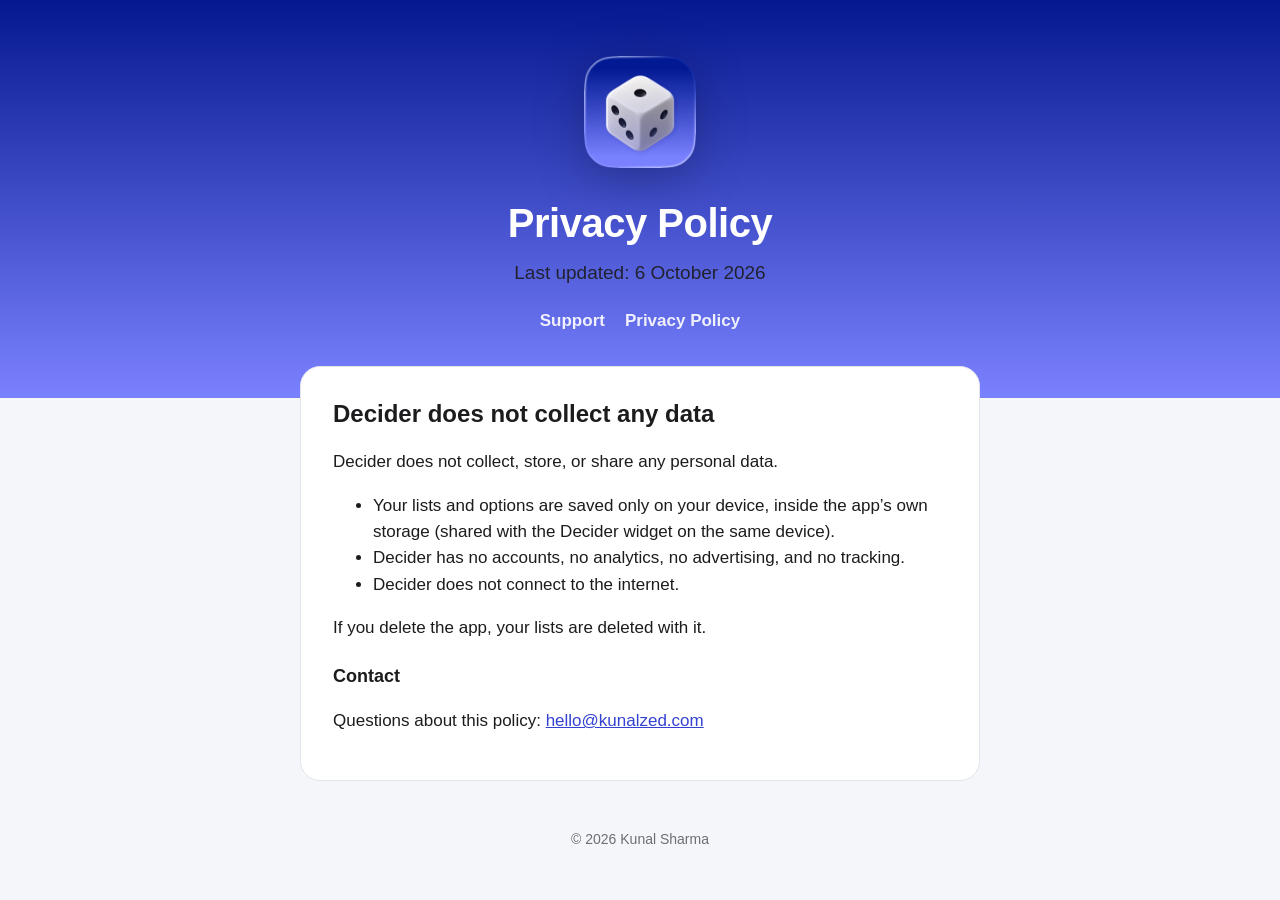
==== privacy/index.html @ ccfae6cc "Decider support site and privacy policy" ====
<!doctype html>
<html lang="en">
<head>
  <meta charset="utf-8">
  <meta name="viewport" content="width=device-width, initial-scale=1">
  <title>Decider — Privacy Policy</title>
  <link rel="icon" href="../icon.png">
  <link rel="stylesheet" href="../style.css">
</head>
<body>
  <header>
    <img src="../icon.png" alt="Decider app icon">
    <h1>Privacy Policy</h1>
    <p>Last updated: 6 October 2026</p>
    <nav><a href="../">Support</a><a href="./">Privacy Policy</a></nav>
  </header>
  <main>
    <section class="card">
      <h2>Decider does not collect any data</h2>
      <p>Decider does not collect, store, or share any personal data.</p>
      <ul>
        <li>Your lists and options are saved only on your device, inside the app’s own storage (shared with the Decider widget on the same device).</li>
        <li>Decider has no accounts, no analytics, no advertising, and no tracking.</li>
        <li>Decider does not connect to the internet.</li>
      </ul>
      <p>If you delete the app, your lists are deleted with it.</p>
      <h3>Contact</h3>
      <p>Questions about this policy: <a href="mailto:hello@kunalzed.com">hello@kunalzed.com</a></p>
    </section>
  </main>
  <footer>© 2026 Kunal Sharma</footer>
</body>
</html>
---- style.css ----
:root {
  --navy: #05188F;
  --periwinkle: #7A81FF;
  --accent: #3342D1;
  --ink: #1c1c1e;
  --muted: #6e6e73;
  --bg: #f5f6fa;
  --card: #ffffff;
  --line: #e3e5ee;
}
@media (prefers-color-scheme: dark) {
  :root { --accent: #7A81FF; --ink: #f2f2f7; --muted: #a1a1aa; --bg: #0f1020; --card: #181a2e; --line: #2a2d47; }
}
* { box-sizing: border-box; }
body {
  margin: 0;
  font: 17px/1.55 ui-rounded, -apple-system, BlinkMacSystemFont, "SF Pro Rounded", "Segoe UI", sans-serif;
  color: var(--ink);
  background: var(--bg);
}
header {
  background: linear-gradient(180deg, var(--navy), var(--periwinkle));
  color: #fff;
  text-align: center;
  padding: 56px 24px 64px;
}
header img { width: 112px; height: 112px; filter: drop-shadow(0 10px 24px rgba(0,0,0,.25)); }
header h1 { margin: 16px 0 4px; font-size: 40px; letter-spacing: -0.5px; }
header p { margin: 0; opacity: .9; font-size: 19px; }
nav { margin-top: 20px; }
nav a { color: #fff; opacity: .9; margin: 0 10px; font-weight: 600; text-decoration: none; }
nav a:hover { opacity: 1; text-decoration: underline; }
main { max-width: 720px; margin: -32px auto 48px; padding: 0 20px; }
.card { background: var(--card); border: 1px solid var(--line); border-radius: 20px; padding: 28px 32px; margin-bottom: 20px; }
h2 { margin: 0 0 12px; font-size: 24px; }
h3 { margin: 22px 0 6px; font-size: 18px; }
p, li { color: var(--ink); }
.muted { color: var(--muted); }
a { color: var(--accent); }
.button {
  display: inline-block; margin-top: 8px; padding: 12px 22px; border-radius: 999px;
  background: linear-gradient(180deg, var(--navy), var(--periwinkle)); color: #fff;
  font-weight: 700; text-decoration: none;
}
footer { text-align: center; color: var(--muted); font-size: 14px; padding-bottom: 40px; }
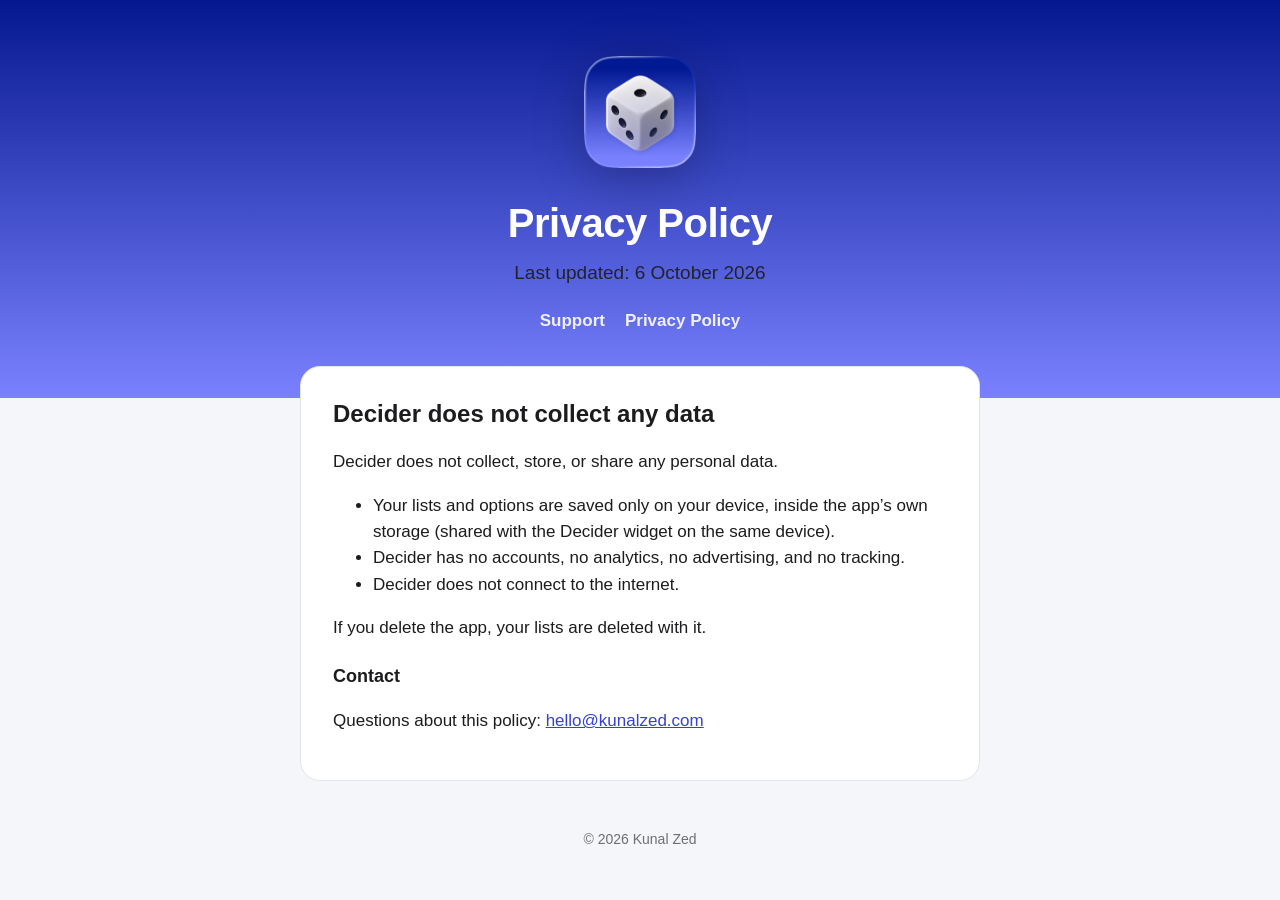
==== commit 63e8607a: "Use Kunal Zed in footer" ====
--- a/privacy/index.html
+++ b/privacy/index.html
@@ -28,6 +28,6 @@
       <p>Questions about this policy: <a href="mailto:hello@kunalzed.com">hello@kunalzed.com</a></p>
     </section>
   </main>
-  <footer>© 2026 Kunal Sharma</footer>
+  <footer>© 2026 Kunal Zed</footer>
 </body>
 </html>
